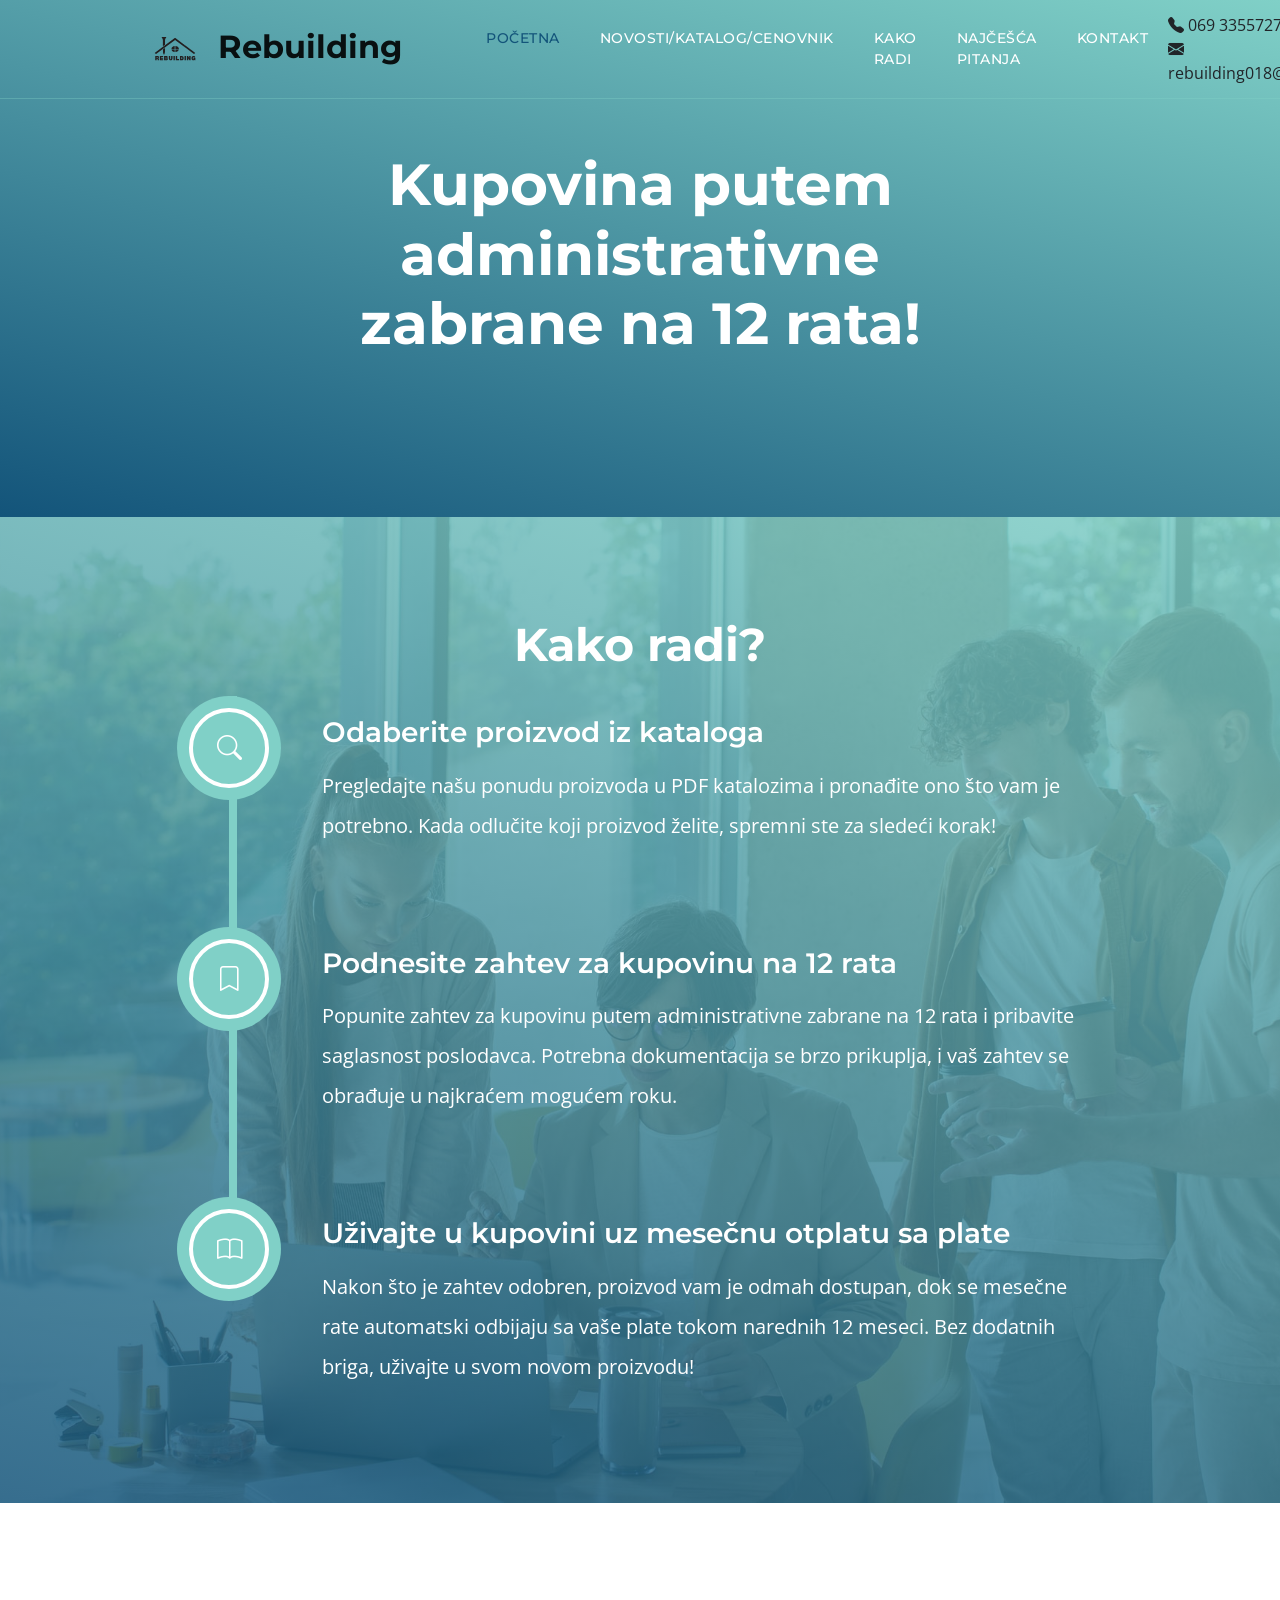
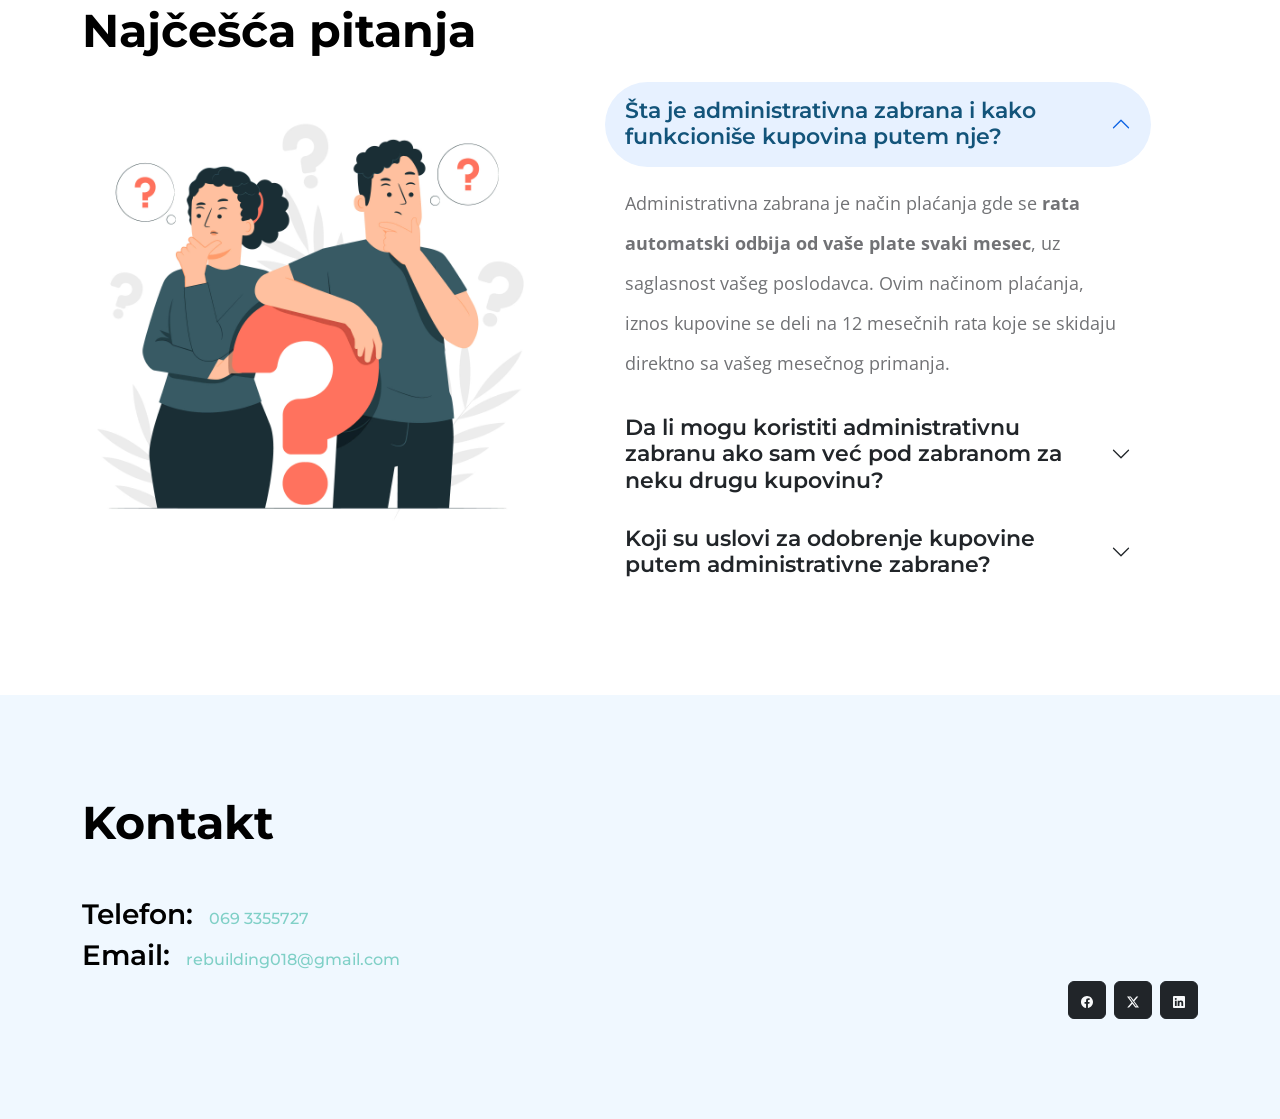
==== index.html @ 9d9c73d0 "refactor(navbar): updated navbar link names" ====
<!doctype html>
<html lang="en">
    <head>
        <meta charset="utf-8">
        <meta name="viewport" content="width=device-width, initial-scale=1">

        <meta name="description" content="">
        <meta name="author" content="">

        <title>Rebuilding</title>
		<link rel="icon" href="images/logo.svg" type="image/svg+xml">

        <!-- CSS FILES -->        
        <link rel="preconnect" href="https://fonts.googleapis.com">
        
        <link rel="preconnect" href="https://fonts.gstatic.com" crossorigin>

        <link href="https://fonts.googleapis.com/css2?family=Montserrat:wght@500;600;700&family=Open+Sans&display=swap" rel="stylesheet">
                        
        <link href="css/bootstrap.min.css" rel="stylesheet">

        <link href="css/bootstrap-icons.css" rel="stylesheet">

        <link href="css/templatemo-topic-listing.css" rel="stylesheet">
    <style>
        .custom-container {
            width: 80%;
            max-width: none; /* Prevent max-width from overriding */
        }
    </style  
    </head>
    
    <body id="top">

        <main>

            <nav class="navbar navbar-expand-lg">
                <div class="container custom-container">
                    <a class="navbar-brand" href="index.html">
						<img src="images/logo.svg" alt="Rebuilding Logo" style="height: 70px;">
                        <span>Rebuilding</span>
                    </a>

                    <div class="d-lg-none">
                        <a href="#" class="nav-link">
							<i class="bi bi-telephone-fill"></i>
							<span>069 3355727</span>
						</a>
						<a href="#" class="nav-link">
							<i class="bi bi-envelope-fill"></i>
							<span>rebuilding018@gmail.com</span>
						</a>
                    </div>
    
                    <button class="navbar-toggler" type="button" data-bs-toggle="collapse" data-bs-target="#navbarNav" aria-controls="navbarNav" aria-expanded="false" aria-label="Toggle navigation">
                        <span class="navbar-toggler-icon"></span>
                    </button>
    
                    <div class="collapse navbar-collapse" id="navbarNav">
                        <ul class="navbar-nav ms-lg-5 me-lg-auto">
                            <li class="nav-item">
                                <a class="nav-link click-scroll" href="#pocetna">Početna</a>
                            </li>

                            <li class="nav-item">
                                <a class="nav-link" href="novosti">Novosti/Katalog/Cenovnik</a>
                            </li>
    
                            <li class="nav-item">
                                <a class="nav-link click-scroll" href="#kako-radi">Kako radi</a>
                            </li>

                            <li class="nav-item">
                                <a class="nav-link click-scroll" href="#najcesca-pitanja">Najčešća pitanja</a>
                            </li>
    
                            <li class="nav-item">
                                <a class="nav-link click-scroll" href="#kontakt">Kontakt</a>
                            </li>
                        </ul>

                        <div class="d-none d-lg-block">
							<a href="#" class="nav-link">
							  <i class="bi bi-telephone-fill"></i>
							  <span>069 3355727</span>
							</a>
						   <a href="#" class="nav-link">
							  <i class="bi bi-envelope-fill"></i>
							  <span>rebuilding018@gmail.com</span>
							</a>
                        </div>
                    </div>
                </div>
            </nav>
            

            <section class="hero-section d-flex justify-content-center align-items-center" id="pocetna">
                <div class="container">
                    <div class="row">

                        <div class="col-lg-8 col-12 mx-auto">
                            <h1 class="text-white text-center">Kupovina putem administrativne zabrane na 12 rata!</h1>
                        </div>

                    </div>
                </div>
            </section>

            <section class="timeline-section section-padding" id="kako-radi">
                <div class="section-overlay"></div>

                <div class="container">
                    <div class="row">

                        <div class="col-12 text-center">
                            <h2 class="text-white mb-4">Kako radi?</h1>
                        </div>

                        <div class="col-lg-10 col-12 mx-auto">
                            <div class="timeline-container">
                                <ul class="vertical-scrollable-timeline" id="vertical-scrollable-timeline">
                                    <div class="list-progress">
                                        <div class="inner"></div>
                                    </div>

                                    <li>
                                        <h4 class="text-white mb-3">Odaberite proizvod iz kataloga</h4>

                                        <p class="text-white">Pregledajte našu ponudu proizvoda u PDF katalozima i pronađite ono što vam je potrebno. Kada odlučite koji proizvod želite, spremni ste za sledeći korak!</p>

                                        <div class="icon-holder">
                                          <i class="bi-search"></i>
                                        </div>
                                    </li>
                                    
                                    <li>
                                        <h4 class="text-white mb-3">Podnesite zahtev za kupovinu na 12 rata</h4>

                                        <p class="text-white">Popunite zahtev za kupovinu putem administrativne zabrane na 12 rata i pribavite saglasnost poslodavca. Potrebna dokumentacija se brzo prikuplja, i vaš zahtev se obrađuje u najkraćem mogućem roku.</p>

                                        <div class="icon-holder">
                                          <i class="bi-bookmark"></i>
                                        </div>
                                    </li>

                                    <li>
                                        <h4 class="text-white mb-3">Uživajte u kupovini uz mesečnu otplatu sa plate</h4>

                                        <p class="text-white">Nakon što je zahtev odobren, proizvod vam je odmah dostupan, dok se mesečne rate automatski odbijaju sa vaše plate tokom narednih 12 meseci. Bez dodatnih briga, uživajte u svom novom proizvodu!</p>

                                        <div class="icon-holder">
                                          <i class="bi-book"></i>
                                        </div>
                                    </li>
                                </ul>
                            </div>
                        </div>
                    </div>
                </div>
            </section>


            <section class="faq-section section-padding" id="najcesca-pitanja">
                <div class="container">
                    <div class="row">

                        <div class="col-lg-6 col-12">
                            <h2 class="mb-4">Najčešća pitanja</h2>
                        </div>

                        <div class="clearfix"></div>

                        <div class="col-lg-5 col-12">
                            <img src="images/faq_graphic.jpg" class="img-fluid" alt="FAQs">
                        </div>

                        <div class="col-lg-6 col-12 m-auto">
                            <div class="accordion" id="accordionExample">
                                <div class="accordion-item">
                                    <h2 class="accordion-header" id="headingOne">
                                        <button class="accordion-button" type="button" data-bs-toggle="collapse" data-bs-target="#collapseOne" aria-expanded="true" aria-controls="collapseOne">
                                        Šta je administrativna zabrana i kako funkcioniše kupovina putem nje?
                                        </button>
                                    </h2>

                                    <div id="collapseOne" class="accordion-collapse collapse show" aria-labelledby="headingOne" data-bs-parent="#accordionExample">
                                        <div class="accordion-body">
                                            Administrativna zabrana je način plaćanja gde se <strong>rata automatski odbija od vaše plate svaki mesec</strong>, uz saglasnost vašeg poslodavca. Ovim načinom plaćanja, iznos kupovine se deli na 12 mesečnih rata koje se skidaju direktno sa vašeg mesečnog primanja. 
                                        </div>
                                    </div>
                                </div>

                                <div class="accordion-item">
                                    <h2 class="accordion-header" id="headingTwo">
                                        <button class="accordion-button collapsed" type="button" data-bs-toggle="collapse" data-bs-target="#collapseTwo" aria-expanded="false" aria-controls="collapseTwo">
                                        Da li mogu koristiti administrativnu zabranu ako sam već pod zabranom za neku drugu kupovinu?
                                    </button>
                                    </h2>

                                    <div id="collapseTwo" class="accordion-collapse collapse" aria-labelledby="headingTwo" data-bs-parent="#accordionExample">
                                        <div class="accordion-body">
                                            Da, ali zavisi od vašeg preostalog slobodnog iznosa plate. <strong>Važno je da imate dovoljno sredstava za još jednu mesečnu ratu</strong>. U suprotnom, možda će biti potrebno da čekate dok prethodne obaveze ne budu otplaćene.
                                        </div>
                                    </div>
                                </div>

                                <div class="accordion-item">
                                    <h2 class="accordion-header" id="headingThree">
                                        <button class="accordion-button collapsed" type="button" data-bs-toggle="collapse" data-bs-target="#collapseThree" aria-expanded="false" aria-controls="collapseThree">
                                        Koji su uslovi za odobrenje kupovine putem administrativne zabrane?
                                    </button>
                                    </h2>

                                    <div id="collapseThree" class="accordion-collapse collapse" aria-labelledby="headingThree" data-bs-parent="#accordionExample">
                                        <div class="accordion-body">
                                            Da biste koristili ovu opciju, <strong>potrebno je da ste u stalnom radnom odnosu i da vaša plata može pokriti iznos rata</strong>. Takođe, vaš poslodavac treba da da saglasnost za administrativnu zabranu, koja se zatim beleži u vašem obračunu plata svakog meseca.
                                        </div>
                                    </div>
                                </div>
                            </div>
                        </div>

                    </div>
                </div>
            </section>

            <section class="contact-section section-padding section-bg" id="kontakt">
                <div class="container">
                    <div class="row">
                        <div class="col-lg-12 col-12">
                            <h2 class="mb-5">Kontakt</h2>
		            <h4>
				<span class="me-2">Telefon:</span>
				<a href="tel: 069 3355727"  class="site-footer-link">
                                    069 3355727
                                </a>
			    </h4>
			    <h4>
				<span class="me-2">Email:</span>
                                <a href="mailto:rebuilding018@gmail.com" class="site-footer-link">
                                    rebuilding018@gmail.com
                                </a>
			    </h4>

           <ul class="m-0 list-unstyled d-flex justify-content-start justify-content-sm-end gap-2">
              <li>
                <a href="#!" class="btn btn-dark bsb-btn-circle bsb-btn-circle-xs link-opacity-75-hover link-light">
                  <svg xmlns="http://www.w3.org/2000/svg" width="12" height="12" fill="currentColor" class="bi bi-facebook" viewBox="0 0 16 16">
                    <path d="M16 8.049c0-4.446-3.582-8.05-8-8.05C3.58 0-.002 3.603-.002 8.05c0 4.017 2.926 7.347 6.75 7.951v-5.625h-2.03V8.05H6.75V6.275c0-2.017 1.195-3.131 3.022-3.131.876 0 1.791.157 1.791.157v1.98h-1.009c-.993 0-1.303.621-1.303 1.258v1.51h2.218l-.354 2.326H9.25V16c3.824-.604 6.75-3.934 6.75-7.951" />
                  </svg>
                </a>
              </li>
              <li>
                <a href="#!" class="btn btn-dark bsb-btn-circle bsb-btn-circle-xs link-opacity-75-hover link-light">
                  <svg xmlns="http://www.w3.org/2000/svg" width="12" height="12" fill="currentColor" class="bi bi-twitter-x" viewBox="0 0 16 16">
                    <path d="M12.6.75h2.454l-5.36 6.142L16 15.25h-4.937l-3.867-5.07-4.425 5.07H.316l5.733-6.57L0 .75h5.063l3.495 4.633L12.601.75Zm-.86 13.028h1.36L4.323 2.145H2.865z" />
                  </svg>
                </a>
              </li>
              <li>
                <a href="#!" class="btn btn-dark bsb-btn-circle bsb-btn-circle-xs link-opacity-75-hover link-light">
                  <svg xmlns="http://www.w3.org/2000/svg" width="12" height="12" fill="currentColor" class="bi bi-linkedin" viewBox="0 0 16 16">
                    <path d="M0 1.146C0 .513.526 0 1.175 0h13.65C15.474 0 16 .513 16 1.146v13.708c0 .633-.526 1.146-1.175 1.146H1.175C.526 16 0 15.487 0 14.854zm4.943 12.248V6.169H2.542v7.225zm-1.2-8.212c.837 0 1.358-.554 1.358-1.248-.015-.709-.52-1.248-1.342-1.248S2.4 3.226 2.4 3.934c0 .694.521 1.248 1.327 1.248zm4.908 8.212V9.359c0-.216.016-.432.08-.586.173-.431.568-.878 1.232-.878.869 0 1.216.662 1.216 1.634v3.865h2.401V9.25c0-2.22-1.184-3.252-2.764-3.252-1.274 0-1.845.7-2.165 1.193v.025h-.016l.016-.025V6.169h-2.4c.03.678 0 7.225 0 7.225z" />
                  </svg>
                </a>
              </li>
            </ul>
                        </div>

                    </div>
                </div>
            </section>
        </main>
        <!-- JAVASCRIPT FILES -->
		<script src="js/catalogs.js"></script>
        <script src="js/jquery.min.js"></script>
        <script src="js/bootstrap.bundle.min.js"></script>
        <script src="js/jquery.sticky.js"></script>
        <script src="js/click-scroll.js"></script>
        <script src="js/custom.js"></script>

    </body>
</html>
---- css/templatemo-topic-listing.css ----
/*

TemplateMo 590 topic listing

https://templatemo.com/tm-590-topic-listing

*/

/*---------------------------------------
  CUSTOM PROPERTIES ( VARIABLES )             
-----------------------------------------*/
:root {
  --white-color:                  #ffffff;
  --primary-color:                #13547a;
  --secondary-color:              #80d0c7;
  --section-bg-color:             #f0f8ff;
  --custom-btn-bg-color:          #80d0c7;
  --custom-btn-bg-hover-color:    #13547a;
  --dark-color:                   #000000;
  --p-color:                      #717275;
  --border-color:                 #7fffd4;
  --link-hover-color:             #13547a;

  --body-font-family:             'Open Sans', sans-serif;
  --title-font-family:            'Montserrat', sans-serif;

  --h1-font-size:                 58px;
  --h2-font-size:                 46px;
  --h3-font-size:                 32px;
  --h4-font-size:                 28px;
  --h5-font-size:                 24px;
  --h6-font-size:                 22px;
  --p-font-size:                  20px;
  --menu-font-size:               14px;
  --btn-font-size:                18px;
  --copyright-font-size:          16px;

  --border-radius-large:          100px;
  --border-radius-medium:         20px;
  --border-radius-small:          10px;

  --font-weight-normal:           400;
  --font-weight-medium:           500;
  --font-weight-semibold:         600;
  --font-weight-bold:             700;
}

body {
  background-color: var(--white-color);
  font-family: var(--body-font-family); 
}


/*---------------------------------------
  TYPOGRAPHY               
-----------------------------------------*/

h2,
h3,
h4,
h5,
h6 {
  color: var(--dark-color);
}

h1,
h2,
h3,
h4,
h5,
h6 {
  font-family: var(--title-font-family); 
  font-weight: var(--font-weight-semibold);
}

h1 {
  font-size: var(--h1-font-size);
  font-weight: var(--font-weight-bold);
}

h2 {
  font-size: var(--h2-font-size);
  font-weight: var(--font-weight-bold);
}

h3 {
  font-size: var(--h3-font-size);
}

h4 {
  font-size: var(--h4-font-size);
}

h5 {
  font-size: var(--h5-font-size);
}

h6 {
  color: var(--primary-color);
  font-size: var(--h6-font-size);
}

p {
  color: var(--p-color);
  font-size: var(--p-font-size);
  font-weight: var(--font-weight-normal);
}

ul li {
  color: var(--p-color);
  font-size: var(--p-font-size);
  font-weight: var(--font-weight-normal);
}

a, 
button {
  touch-action: manipulation;
  transition: all 0.3s;
}

a {
  display: inline-block;
  color: var(--primary-color);
  text-decoration: none;
}

a:hover {
  color: var(--link-hover-color);
}

b,
strong {
  font-weight: var(--font-weight-bold);
}


/*---------------------------------------
  SECTION               
-----------------------------------------*/
.section-padding {
  padding-top: 100px;
  padding-bottom: 100px;
}

.section-bg {
  background-color: var(--section-bg-color);
}

.section-overlay {
  background-image: linear-gradient(15deg, #13547a 0%, #80d0c7 100%);
  position: absolute;
  top: 0;
  left: 0;
  pointer-events: none;
  width: 100%;
  height: 100%;
  opacity: 0.85;
}

.section-overlay + .container {
  position: relative;
}

.tab-content {
  background-color: var(--white-color);
  border-radius: var(--border-radius-medium);
}

.nav-tabs {
  border-bottom: 1px solid #ecf3f2;
  margin-bottom: 40px;
  justify-content: center;
}

.nav-tabs .nav-link {
  border-radius: 0;
  border-top: 0;
  border-right: 0;
  border-left: 0;
  color: var(--p-color);
  font-family: var(--title-font-family);
  font-size: var(--btn-font-size);
  font-weight: var(--font-weight-medium);
  padding: 15px 25px;
  transition: all 0.3s;
}

.nav-tabs .nav-link:first-child {
  margin-right: 20px;
}

.nav-tabs .nav-item.show .nav-link, 
.nav-tabs .nav-link.active,
.nav-tabs .nav-link:focus, 
.nav-tabs .nav-link:hover {
  border-bottom-color: var(--primary-color);
  color: var(--primary-color);
}


/*---------------------------------------
  CUSTOM ICON COLOR               
-----------------------------------------*/
.custom-icon {
  color: var(--secondary-color);
}


/*---------------------------------------
  CUSTOM BUTTON               
-----------------------------------------*/
.custom-btn {
  background: var(--custom-btn-bg-color);
  border: 2px solid transparent;
  border-radius: var(--border-radius-large);
  color: var(--white-color);
  font-size: var(--btn-font-size);
  font-weight: var(--font-weight-semibold);
  line-height: normal;
  transition: all 0.3s;
  padding: 10px 20px;
}

.custom-btn:hover {
  background: var(--custom-btn-bg-hover-color);
  color: var(--white-color);
}

.custom-border-btn {
  background: transparent;
  border: 2px solid var(--custom-btn-bg-color);
  color: var(--custom-btn-bg-color);
}

.custom-border-btn:hover {
  background: var(--custom-btn-bg-color);
  border-color: transparent;
  color: var(--white-color);
}

.custom-btn-bg-white {
  border-color: var(--white-color);
  color: var(--white-color);
}


/*---------------------------------------
  SITE HEADER              
-----------------------------------------*/
.site-header {
  background-image: linear-gradient(15deg, #13547a 0%, #80d0c7 100%);
  padding-top: 150px;
  padding-bottom: 80px;
}

.site-header .container {
  height: 100%;
}

.breadcrumb-item+.breadcrumb-item::before,
.breadcrumb-item a:hover,
.breadcrumb-item.active {
  color: var(--white-color);
}

.site-header .custom-icon {
  color: var(--white-color);
  font-size: var(--h4-font-size);
}

.site-header .custom-icon:hover {
  color: var(--secondary-color);
}


/*---------------------------------------
  NAVIGATION              
-----------------------------------------*/
.sticky-wrapper {
  position: absolute;
  top: 0;
  right: 0;
  left: 0;
}

.sticky-wrapper.is-sticky .navbar {
  background-color: var(--secondary-color);
}

.navbar {
  background: transparent;
  border-bottom: 1px solid rgba(128, 208, 199, 0.35);
  z-index: 9;
}

.navbar-brand,
.navbar-brand:hover {
  font-size: var(--h3-font-size);
  font-weight: var(--font-weight-bold);
  display: block;
}

.navbar-brand span {
  font-family: var(--title-font-family);
}

.navbar-expand-lg .navbar-nav .nav-link {
  border-radius: var(--border-radius-large);
  margin: 10px;
  padding: 10px;
}

.navbar-nav .nav-link {
  display: inline-block;
  color: var(--white-color);
  font-family: var(--title-font-family); 
  font-size: var(--menu-font-size);
  font-weight: var(--font-weight-medium);
  text-transform: uppercase;
  letter-spacing: 0.5px;
  position: relative;
  padding-top: 15px;
  padding-bottom: 15px;
}

.navbar-nav .nav-link.active, 
.navbar-nav .nav-link:hover {
  color: var(--primary-color);
}

.navbar .dropdown-menu {
  background: var(--white-color);
  box-shadow: 0 1rem 3rem rgba(0,0,0,.175);
  border: 0;
  display: inherit;
  opacity: 0;
  min-width: 9rem;
  margin-top: 20px;
  padding: 13px 0 10px 0;
  transition: all 0.3s;
  pointer-events: none;
}

.navbar .dropdown-menu::before {
  content: "";
  width: 0;
  height: 0;
  border-left: 20px solid transparent;
  border-right: 20px solid transparent;
  border-bottom: 15px solid var(--white-color);
  position: absolute;
  top: -10px;
  left: 10px;
}

.navbar .dropdown-item {
  display: inline-block;
  color: var(--p-bg-color);
  font-family: var(--title-font-family); 
  font-size: var(--menu-font-size);
  font-weight: var(--font-weight-medium);
  text-transform: uppercase;
  letter-spacing: 0.5px;
  position: relative;
}

.navbar .dropdown-item.active, 
.navbar .dropdown-item:active,
.navbar .dropdown-item:focus, 
.navbar .dropdown-item:hover {
  background: transparent;
  color: var(--primary-color);
}

.navbar .dropdown-toggle::after {
  content: "\f282";
  display: inline-block;
  font-family: bootstrap-icons !important;
  font-size: var(--copyright-font-size);
  font-style: normal;
  font-weight: normal !important;
  font-variant: normal;
  text-transform: none;
  line-height: 1;
  vertical-align: -.125em;
  -webkit-font-smoothing: antialiased;
  -moz-osx-font-smoothing: grayscale;
  position: relative;
  left: 2px;
  border: 0;
}

@media screen and (min-width: 992px) {
  .navbar .dropdown:hover .dropdown-menu {
    opacity: 1;
    margin-top: 0;
    pointer-events: auto;
  }
}

.navbar-icon {
  background: var(--white-color);
  border-radius: var(--border-radius-large);
  display: inline-block;
  font-size: var(--h5-font-size);
  width: 40px;
  height: 40px;
  line-height: 40px;
  text-align: center;
  transition: all 0.3s ease;
}

.navbar-icon:hover {
  background: var(--primary-color);
  color: var(--white-color);
}

.navbar-toggler {
  border: 0;
  padding: 0;
  cursor: pointer;
  margin: 0;
  width: 30px;
  height: 35px;
  outline: none;
}

.navbar-toggler:focus {
  outline: none;
  box-shadow: none;
}

.navbar-toggler[aria-expanded="true"] .navbar-toggler-icon {
  background: transparent;
}

.navbar-toggler[aria-expanded="true"] .navbar-toggler-icon:before,
.navbar-toggler[aria-expanded="true"] .navbar-toggler-icon:after {
  transition: top 300ms 50ms ease, -webkit-transform 300ms 350ms ease;
  transition: top 300ms 50ms ease, transform 300ms 350ms ease;
  transition: top 300ms 50ms ease, transform 300ms 350ms ease, -webkit-transform 300ms 350ms ease;
  top: 0;
}

.navbar-toggler[aria-expanded="true"] .navbar-toggler-icon:before {
  transform: rotate(45deg);
}

.navbar-toggler[aria-expanded="true"] .navbar-toggler-icon:after {
  transform: rotate(-45deg);
}

.navbar-toggler .navbar-toggler-icon {
  background: var(--white-color);
  transition: background 10ms 300ms ease;
  display: block;
  width: 30px;
  height: 2px;
  position: relative;
}

.navbar-toggler .navbar-toggler-icon:before,
.navbar-toggler .navbar-toggler-icon:after {
  transition: top 300ms 350ms ease, -webkit-transform 300ms 50ms ease;
  transition: top 300ms 350ms ease, transform 300ms 50ms ease;
  transition: top 300ms 350ms ease, transform 300ms 50ms ease, -webkit-transform 300ms 50ms ease;
  position: absolute;
  right: 0;
  left: 0;
  background: var(--white-color);
  width: 30px;
  height: 2px;
  content: '';
}

.navbar-toggler .navbar-toggler-icon::before {
  top: -8px;
}

.navbar-toggler .navbar-toggler-icon::after {
  top: 8px;
}


/*---------------------------------------
  HERO        
-----------------------------------------*/
.hero-section {
  background-image: linear-gradient(15deg, #13547a 0%, #80d0c7 100%);
  position: relative;
  overflow: hidden;
  padding-top: 150px;
  padding-bottom: 150px;
}

.hero-section .input-group {
  background-color: var(--white-color);
  border-radius: var(--border-radius-large);
  padding: 10px 15px;
}

.hero-section .input-group-text {
  background-color: transparent;
  border: 0;
}

.hero-section input[type="search"] {
  border: 0;
  box-shadow: none;
  margin-bottom: 0;
  padding-left: 0;
}

.hero-section button[type="submit"] {
  background-color: var(--primary-color);
  border: 0;
  border-radius: var(--border-radius-large) !important;
  color: var(--white-color);
  max-width: 150px;
}


/*---------------------------------------
  TOPICS              
-----------------------------------------*/
.featured-section {
  background-color: var(--secondary-color);
  border-radius: 0 0 100px 100px;
  padding-bottom: 100px;
}

.featured-section .row {
  position: relative;
  bottom: 100px;
  margin-bottom: -100px;
}

.custom-block {
  border-radius: var(--border-radius-medium);
  position: relative;
  overflow: hidden;
  padding: 30px;
  transition: all 0.3s ease;
  height: 100%;
}

.custom-block:hover {
  background-color: var(--secondary-color);
  transform: translateY(-3px);
}

.custom-block > a {
  width: 100%;
}

.custom-block-image {
  display: block;
  width: 100%;
  height: 200px;
  object-fit: cover;
  margin-top: 35px;
}

.custom-block .rounded-pill {
  border-radius: 5px !important;
  display: flex;
  justify-content: center;
  text-align: center;
  width: 30px;
  height: 30px;
  line-height: 20px;
}

.custom-block-overlay {
  height: 100%;
  min-height: 350px;
  padding: 0;
}

.custom-block-overlay > a {
  height: 100%;
}

.custom-block-overlay .custom-block-image {
  border-radius: var(--border-radius-medium);
  display: block;
  height: 100%;
  margin-top: 0;
}

.custom-block-overlay-text {
  position: absolute;
  z-index: 2;
  top: 0;
  right: 0;
  left: 0;
  padding: 30px;
}

.social-share {
  position: absolute;
  bottom: 0;
  right: 0;
  left: 0;
  z-index: 2;
  padding: 20px 35px;
}

.social-share .bi-bookmark {
  color: var(--white-color);
  font-size: var(--h5-font-size);
}

.social-share .bi-bookmark:hover {
  color: var(--secondary-color);
}

.bg-design {
  background-color: #00B0FF;
}

.bg-graphic {
  background-color: #00BFA6;
}

.bg-advertising {
  background-color: #F50057;
}

.bg-finance {
  background-color: #536DFE;
}

.bg-music {
  background-color: #F9A826;
}

.bg-education {
  background-color: #00BFA6;
}


/*---------------------------------------
  TOPICS               
-----------------------------------------*/
.topics-detail-block {
  border-radius: var(--border-radius-medium);
  position: relative;
  overflow: hidden;
}

.topics-detail-block-image {
  display: block;
  border-radius: var(--border-radius-medium);
}

blockquote {
  background-color: var(--section-bg-color);
  border-radius: var(--border-radius-small);
  font-family: var(--title-font-family);
  font-size: var(--h4-font-size);
  font-weight: var(--font-weight-bold);
  display: inline-block;
  text-align: center;
  margin: 30px;
  padding: 40px;
}

.topics-listing-page .site-header {
  padding-bottom: 65px;
}

.custom-block-topics-listing-info {
  margin: 30px 20px 20px 30px;
}

.custom-block-topics-listing {
  height: inherit;
}

.custom-block-topics-listing .custom-block-image {
  width: 200px;
}


/*---------------------------------------
  PAGINATION              
-----------------------------------------*/
.pagination {
  margin-top: 40px;
}

.page-link {
  border: 0;
  border-radius: var(--border-radius-small);
  color: var(--p-color);
  font-family: var(--title-font-family);
  margin: 0 5px;
  padding: 10px 20px;
}

.page-link:hover,
.page-item:first-child .page-link:hover,
.page-item:last-child .page-link:hover {
  background-color: var(--secondary-color);
  color: var(--white-color);
}

.page-item:first-child .page-link {
  margin-right: 10px;
}

.page-item:first-child .page-link,
.page-item:last-child .page-link {
  background-color: var(--section-bg-color);
  border-radius: var(--border-radius-small);
}

.active>.page-link, .page-link.active {
  background-color: var(--secondary-color);
  border-color: var(--secondary-color);
}


/*---------------------------------------
  TIMELINE              
-----------------------------------------*/
.timeline-section {
  background-image: url('../images/colleagues-working-cozy-office-medium-shot.jpg');
  background-repeat: no-repeat;
  background-position: center;
  background-size: cover;
  position: relative;
}

.timeline-container .vertical-scrollable-timeline {
  list-style-type: none;
  position: relative;
  padding-left: 0;
}

.timeline-container .vertical-scrollable-timeline .list-progress {
  width: 8px;
  height: 87%;
  background-color: var(--primary-color);
  position: absolute;
  left: 52px;
  top: 0;
  overflow: hidden;
}

.timeline-container .vertical-scrollable-timeline .list-progress .inner {
  position: absolute;
  right: 0;
  bottom: 0;
  height: 100%;
  background-color: var(--secondary-color);
  width: 100%;
}

.timeline-container .vertical-scrollable-timeline li {
  position: relative;
  padding: 20px 0px 65px 145px;
}

.timeline-container .vertical-scrollable-timeline li:last-child {
  padding-bottom: 0;
}

.timeline-container .vertical-scrollable-timeline li p {
  line-height: 40px;
}

.timeline-container .vertical-scrollable-timeline li p:last-child {
  margin-bottom: 0;
}

.timeline-container .vertical-scrollable-timeline li .icon-holder {
  position: absolute;
  left: 0;
  top: 0;
  width: 104px;
  height: 104px;
  display: flex;
  justify-content: center;
  align-items: center;
  background-color: var(--secondary-color);
  border-radius: 50%;
  z-index: 1;
  transition: 0.4s all;
}

.timeline-container .vertical-scrollable-timeline li .icon-holder::before {
  content: "";
  width: 80px;
  height: 80px;
  border: 4px solid #fff;
  position: absolute;
  background-color: var(--secondary-color);
  border-radius: 50%;
  z-index: -1;
  transition: 0.4s all;
}

.timeline-container .vertical-scrollable-timeline li .icon-holder i {
  font-size: 25px;
  color: var(--white-color);
}

.timeline-container .vertical-scrollable-timeline li::before {
  content: "";
  position: absolute;
  height: 100%;
  width: 8px;
  background-color: transparent;
  left: 52px;
  z-index: 0;
}

.timeline-container .vertical-scrollable-timeline li.active .icon-holder {
  background-color: var(--primary-color);
}

.timeline-container .vertical-scrollable-timeline li.active .icon-holder::before {
  background-color: var(--primary-color);
}


/*---------------------------------------
  FAQs              
-----------------------------------------*/
.faq-section .accordion-item {
  border: 0;
}

.faq-section .accordion-button {
  font-size: var(--h6-font-size);
  font-weight: var(--font-weight-semibold);
}

.faq-section .accordion-item:first-of-type .accordion-button {
  border-radius: var(--border-radius-large);
}

.faq-section .accordion-button:not(.collapsed) {
  border-radius: var(--border-radius-large);
  box-shadow: none;
  color: var(--primary-color);
}

.faq-section .accordion-body {
  color: var(--p-color);
  font-size: var(--btn-font-size);
  line-height: 40px;
}

/*---------------------------------------
  NEWSLETTER               
-----------------------------------------*/
.newsletter-image {
  border-radius: var(--border-radius-medium);
}


/*---------------------------------------
  CONTACT               
-----------------------------------------*/
.google-map {
  border-radius: var(--border-radius-medium);
}

.contact-form .form-floating>textarea {
  border-radius: var(--border-radius-medium);
  height: 150px;
}


/*---------------------------------------
  SUBSCRIBE FORM               
-----------------------------------------*/
.subscribe-form-wrap {
  padding: 50px;
}

.subscribe-form {
  width: 95%;
}


/*---------------------------------------
  CUSTOM FORM               
-----------------------------------------*/
.custom-form .form-control {
  border-radius: var(--border-radius-large);
  color: var(--p-color);
  margin-bottom: 24px;
  padding-top: 13px;
  padding-bottom: 13px;
  padding-left: 20px;
  outline: none;
}

.form-floating>label {
  padding-left: 20px;
}

.custom-form button[type="submit"] {
  background: var(--custom-btn-bg-color);
  border: none;
  border-radius: var(--border-radius-large);
  color: var(--white-color);
  font-family: var(--title-font-family);
  font-size: var(--p-font-size);
  font-weight: var(--font-weight-semibold);
  transition: all 0.3s;
  margin-bottom: 0;
}

.custom-form button[type="submit"]:hover,
.custom-form button[type="submit"]:focus {
  background: var(--custom-btn-bg-hover-color);
  border-color: transparent;
}


/*---------------------------------------
  SITE FOOTER              
-----------------------------------------*/
.site-footer {
  border-bottom: 10px solid var(--secondary-color);
  position: relative;
}

.site-footer::after {
  content: "";
  position: absolute;
  bottom: 0;
  right: 0;
  width: 0;
  height: 0;
  border-style: solid;
  border-width: 0 0 200px 200px;
  border-color: transparent transparent var(--secondary-color) transparent;
  pointer-events: none;
}

.site-footer-title {
  color: var(--primary-color); 
}

.site-footer .dropdown-menu {
  padding: 0;
}

.site-footer .dropdown-item {
  color: var(--p-color);
  font-size: var(--menu-font-size);
  font-weight: var(--font-weight-medium);
  padding: 4px 18px;
}

.site-footer .dropdown-item:hover {
  background-color: transparent;
  color: var(--primary-color);
}

.site-footer .dropdown-menu li:first-child .dropdown-item {
  padding-top: 10px;
}

.site-footer .dropdown-menu li:last-child .dropdown-item {
  padding-bottom: 12px;
}

.site-footer .dropdown-toggle {
  background-color: var(--secondary-color);
  border-color: var(--white-color);
}

.site-footer .dropdown-toggle:hover {
  background-color: var(--primary-color);
  border-color: transparent;
}

.site-footer-links {
  padding-left: 0;
}

.site-footer-link-item {
  display: block;
  list-style: none;
  line-height: normal;
}

.site-footer-link {
  color: var(--secondary-color);
  font-size: var(--copyright-font-size);
  font-weight: var(--font-weight-medium);
  line-height: normal;
}

.copyright-text {
  font-size: var(--copyright-font-size);
}


/*---------------------------------------
  SOCIAL ICON               
-----------------------------------------*/
.social-icon {
  margin: 0;
  padding: 0;
}

.social-icon-item {
  list-style: none;
  display: inline-block;
  vertical-align: top;
}

.social-icon-link {
  background: var(--secondary-color);
  border-radius: var(--border-radius-large);
  color: var(--white-color);
  font-size: var(--copyright-font-size);
  display: block;
  margin-right: 10px;
  text-align: center;
  width: 35px;
  height: 35px;
  line-height: 36px;
  transition: background 0.2s, color 0.2s;
}

.social-icon-link:hover {
  background: var(--primary-color);
  color: var(--white-color);
}


/*---------------------------------------
  RESPONSIVE STYLES               
-----------------------------------------*/
@media screen and (max-width: 991px) {
  h1 {
    font-size: 48px;
  }

  h2 {
    font-size: 36px;
  }

  h3 {
    font-size: 32px;
  }

  h4 {
    font-size: 28px;
  }

  h5 {
    font-size: 20px;
  }

  h6 {
    font-size: 18px;
  }

  .section-padding {
    padding-top: 50px;
    padding-bottom: 50px;
  }
  
  .navbar {
    background-color: var(--secondary-color);
  }

  .navbar-nav .dropdown-menu {
    position: relative;
    left: 10px;
    opacity: 1;
    pointer-events: auto;
    max-width: 155px;
    margin-top: 10px;
    margin-bottom: 15px;
  }

  .navbar-expand-lg .navbar-nav {
    padding-bottom: 20px;
  }

  .navbar-expand-lg .navbar-nav .nav-link {
    padding: 0;
  }

  .nav-tabs .nav-link:first-child {
    margin-right: 5px;
  }

  .nav-tabs .nav-link {
    font-size: var(--copyright-font-size);
    padding: 10px;
  }

  .featured-section {
    border-radius: 0 0 80px 80px;
    padding-bottom: 50px;
  }

  .custom-block-topics-listing .custom-block-image {
    width: auto;
  }

  .custom-block-topics-listing > .d-flex,
  .custom-block-topics-listing-info,
  .custom-block-topics-listing a {
    flex-direction: column;
  }

  .timeline-container .vertical-scrollable-timeline .list-progress {
    height: 75%;
  }

  .timeline-container .vertical-scrollable-timeline li {
    padding-left: 135px;
  }

  .subscribe-form-wrap {
    padding-top: 30px;
    padding-bottom: 0;
  }
}

@media screen and (max-width: 480px) {
  h1 {
    font-size: 36px;
  }

  h2 {
    font-size: 28px;
  }

  h3 {
    font-size: 26px;
  }

  h4 {
    font-size: 22px;
  }

  h5 {
    font-size: 20px;
  }
}
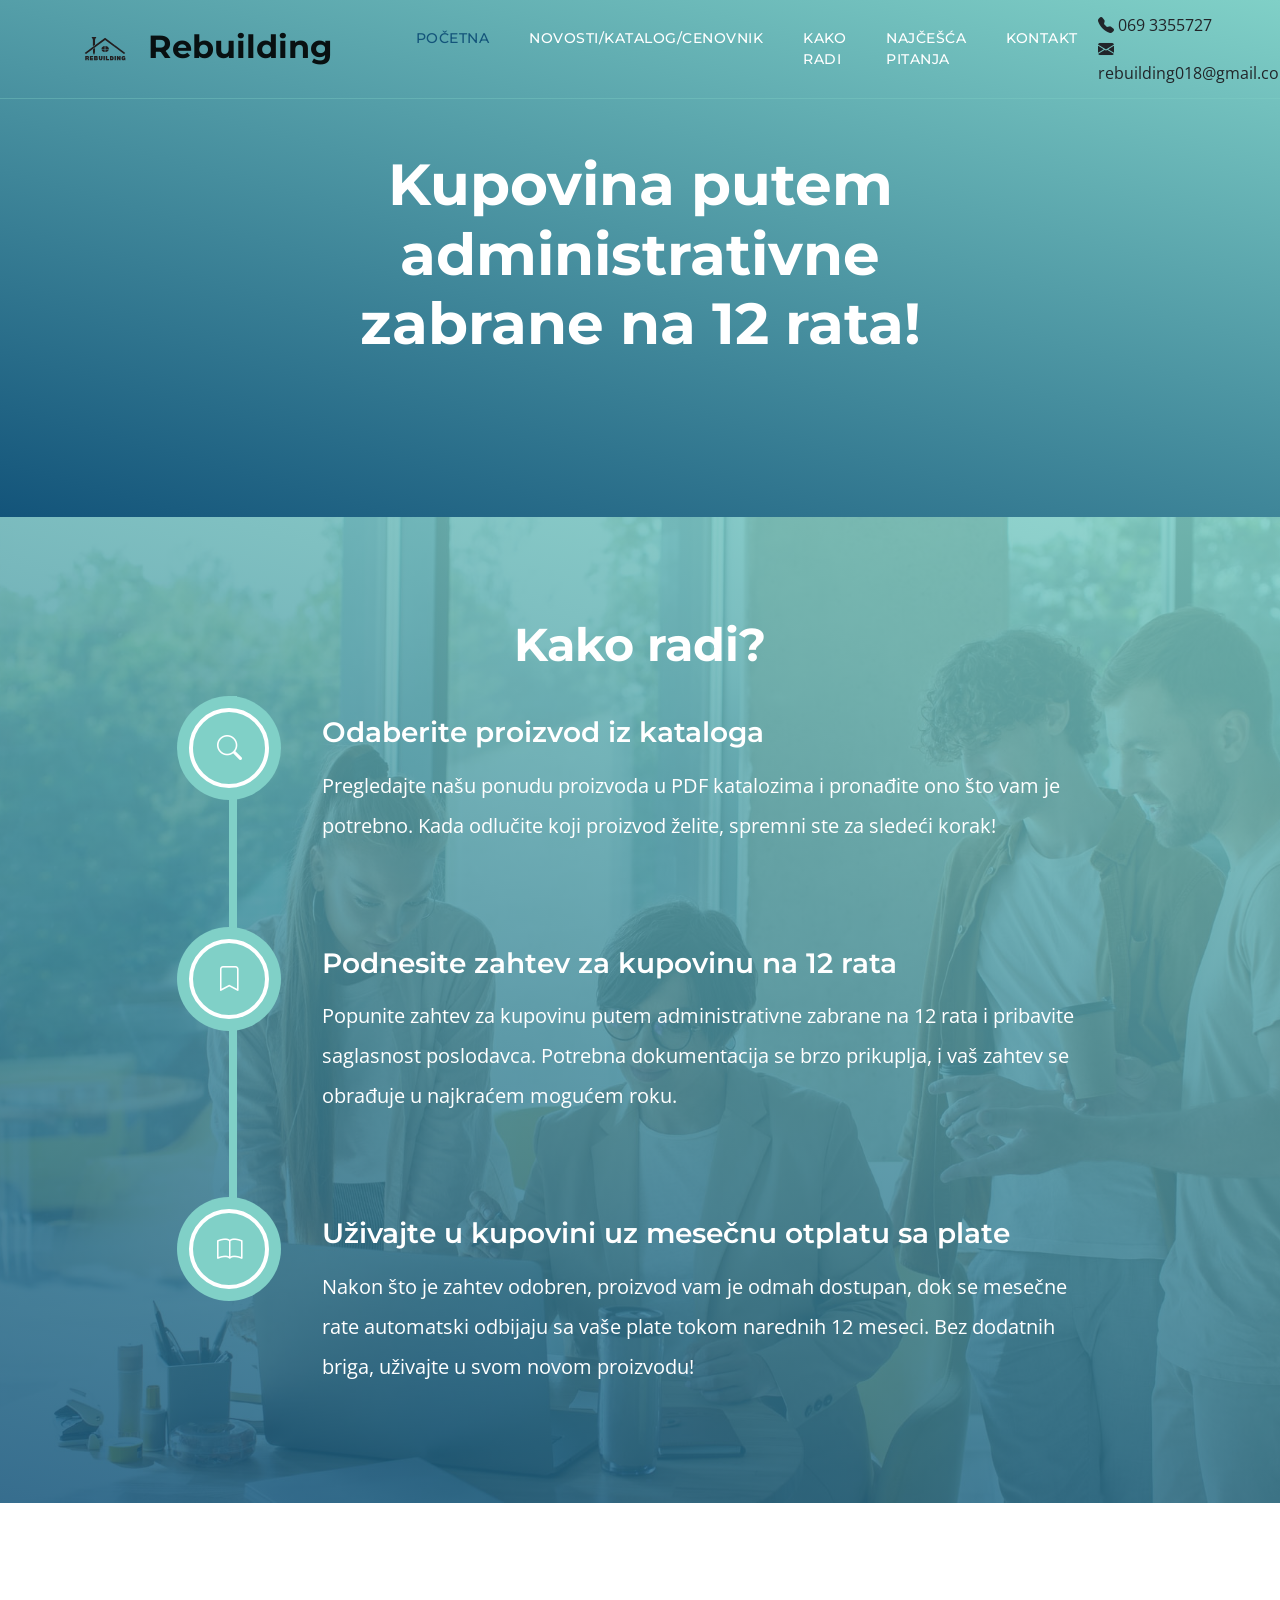
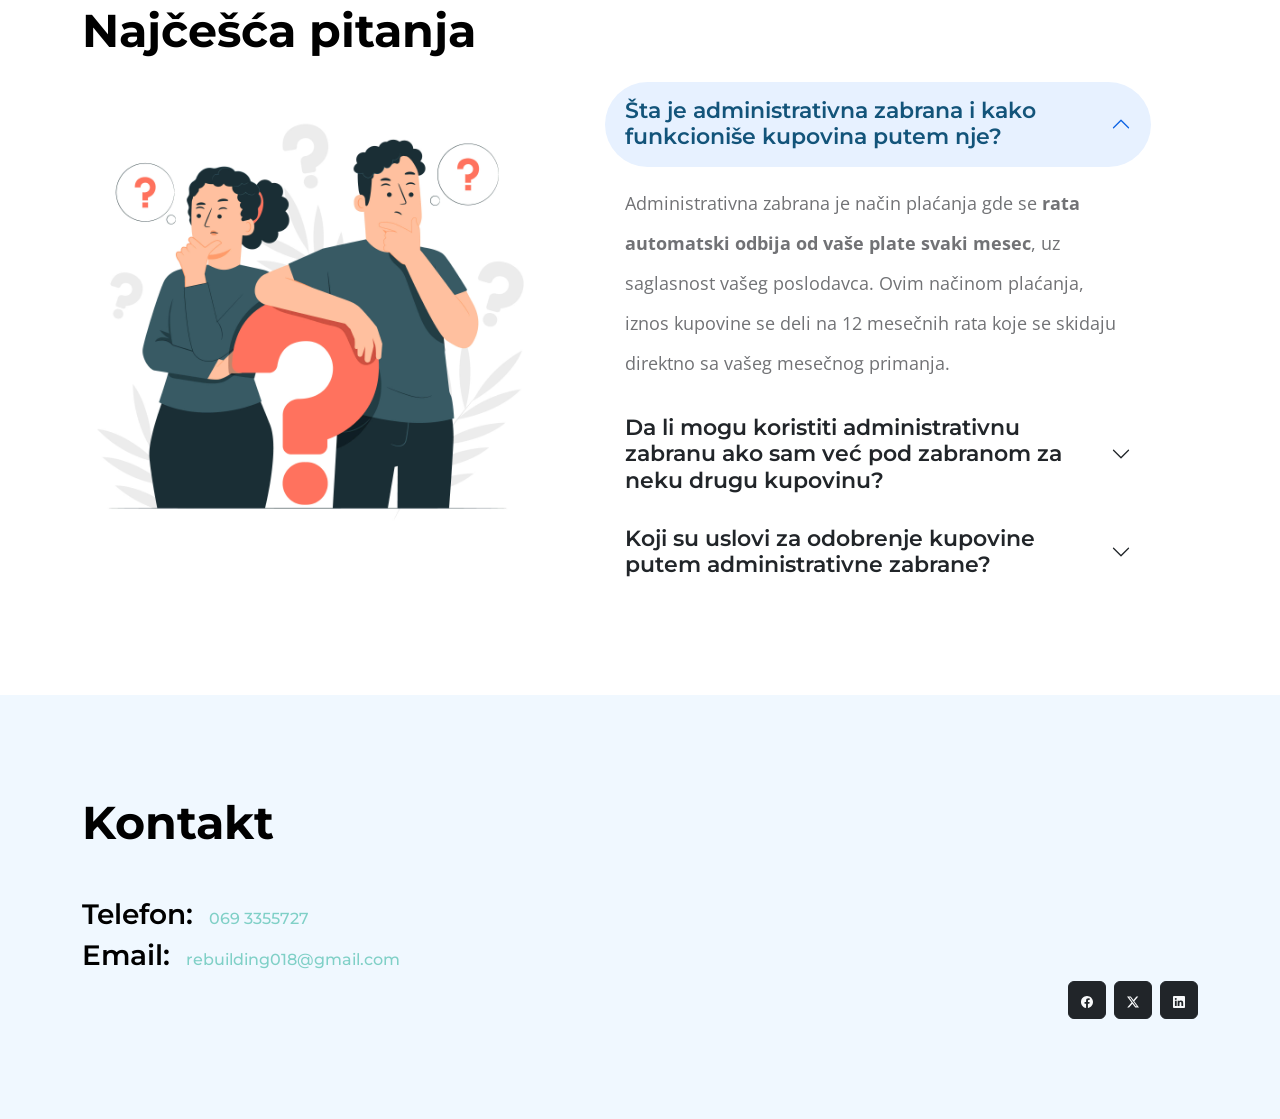
==== commit c0e6e0ea: "refactor(*): navbar container width" ====
--- a/index.html
+++ b/index.html
@@ -1,283 +1,230 @@
 <!doctype html>
 <html lang="en">
-    <head>
-        <meta charset="utf-8">
-        <meta name="viewport" content="width=device-width, initial-scale=1">
-
-        <meta name="description" content="">
-        <meta name="author" content="">
-
-        <title>Rebuilding</title>
-		<link rel="icon" href="images/logo.svg" type="image/svg+xml">
-
-        <!-- CSS FILES -->        
-        <link rel="preconnect" href="https://fonts.googleapis.com">
-        
-        <link rel="preconnect" href="https://fonts.gstatic.com" crossorigin>
-
-        <link href="https://fonts.googleapis.com/css2?family=Montserrat:wght@500;600;700&family=Open+Sans&display=swap" rel="stylesheet">
-                        
-        <link href="css/bootstrap.min.css" rel="stylesheet">
-
-        <link href="css/bootstrap-icons.css" rel="stylesheet">
-
-        <link href="css/templatemo-topic-listing.css" rel="stylesheet">
-    <style>
-        .custom-container {
-            width: 80%;
-            max-width: none; /* Prevent max-width from overriding */
-        }
-    </style  
-    </head>
-    
-    <body id="top">
-
-        <main>
-
-            <nav class="navbar navbar-expand-lg">
-                <div class="container custom-container">
-                    <a class="navbar-brand" href="index.html">
-						<img src="images/logo.svg" alt="Rebuilding Logo" style="height: 70px;">
-                        <span>Rebuilding</span>
-                    </a>
-
-                    <div class="d-lg-none">
-                        <a href="#" class="nav-link">
-							<i class="bi bi-telephone-fill"></i>
-							<span>069 3355727</span>
-						</a>
-						<a href="#" class="nav-link">
-							<i class="bi bi-envelope-fill"></i>
-							<span>rebuilding018@gmail.com</span>
-						</a>
-                    </div>
-    
-                    <button class="navbar-toggler" type="button" data-bs-toggle="collapse" data-bs-target="#navbarNav" aria-controls="navbarNav" aria-expanded="false" aria-label="Toggle navigation">
-                        <span class="navbar-toggler-icon"></span>
-                    </button>
-    
-                    <div class="collapse navbar-collapse" id="navbarNav">
-                        <ul class="navbar-nav ms-lg-5 me-lg-auto">
-                            <li class="nav-item">
-                                <a class="nav-link click-scroll" href="#pocetna">Početna</a>
-                            </li>
-
-                            <li class="nav-item">
-                                <a class="nav-link" href="novosti">Novosti/Katalog/Cenovnik</a>
-                            </li>
-    
-                            <li class="nav-item">
-                                <a class="nav-link click-scroll" href="#kako-radi">Kako radi</a>
-                            </li>
-
-                            <li class="nav-item">
-                                <a class="nav-link click-scroll" href="#najcesca-pitanja">Najčešća pitanja</a>
-                            </li>
-    
-                            <li class="nav-item">
-                                <a class="nav-link click-scroll" href="#kontakt">Kontakt</a>
-                            </li>
+   <head>
+      <meta charset="utf-8">
+      <meta name="viewport" content="width=device-width, initial-scale=1">
+      <meta name="description" content="">
+      <meta name="author" content="">
+      <title>Rebuilding</title>
+      <link rel="icon" href="images/logo.svg" type="image/svg+xml">
+      <!-- CSS FILES -->        
+      <link rel="preconnect" href="https://fonts.googleapis.com">
+      <link rel="preconnect" href="https://fonts.gstatic.com" crossorigin>
+      <link href="https://fonts.googleapis.com/css2?family=Montserrat:wght@500;600;700&family=Open+Sans&display=swap" rel="stylesheet">
+      <link href="css/bootstrap.min.css" rel="stylesheet">
+      <link href="css/bootstrap-icons.css" rel="stylesheet">
+      <link href="css/templatemo-topic-listing.css" rel="stylesheet">
+      <style>
+         .custom-container {
+         width: 91%;
+         max-width: none; /* Prevent max-width from overriding */
+         }
+      </style>
+   </head>
+   <body id="home-page">
+      <main>
+         <nav class="navbar navbar-expand-lg">
+            <div class="container custom-container">
+               <a class="navbar-brand" href="index.html">
+               <img src="images/logo.svg" alt="Rebuilding Logo" style="height: 70px;">
+               <span>Rebuilding</span>
+               </a>
+               <div class="d-lg-none">
+                  <a href="tel: 069 3355727" class="nav-link">
+                  <i class="bi bi-telephone-fill"></i>
+                  <span>069 3355727</span>
+                  </a>
+                  <a href="mailto:rebuilding018@gmail.com" class="nav-link">
+                  <i class="bi bi-envelope-fill"></i>
+                  <span>rebuilding018@gmail.com</span>
+                  </a>
+               </div>
+               <button class="navbar-toggler" type="button" data-bs-toggle="collapse" data-bs-target="#navbarNav" aria-controls="navbarNav" aria-expanded="false" aria-label="Toggle navigation">
+               <span class="navbar-toggler-icon"></span>
+               </button>
+               <div class="collapse navbar-collapse" id="navbarNav">
+                  <ul class="navbar-nav ms-lg-5 me-lg-auto">
+                     <li class="nav-item">
+                        <a class="nav-link click-scroll" href="#pocetna">Početna</a>
+                     </li>
+                     <li class="nav-item">
+                        <a class="nav-link" href="novosti">Novosti/Katalog/Cenovnik</a>
+                     </li>
+                     <li class="nav-item">
+                        <a class="nav-link click-scroll" href="#kako-radi">Kako radi</a>
+                     </li>
+                     <li class="nav-item">
+                        <a class="nav-link click-scroll" href="#najcesca-pitanja">Najčešća pitanja</a>
+                     </li>
+                     <li class="nav-item">
+                        <a class="nav-link click-scroll" href="#kontakt">Kontakt</a>
+                     </li>
+                  </ul>
+                  <div class="d-none d-lg-block">
+                     <a href="tel: 069 3355727" class="nav-link">
+                     <i class="bi bi-telephone-fill"></i>
+                     <span>069 3355727</span>
+                     </a>
+                     <a href="mailto:rebuilding018@gmail.com" class="nav-link">
+                     <i class="bi bi-envelope-fill"></i>
+                     <span>rebuilding018@gmail.com</span>
+                     </a>
+                  </div>
+               </div>
+            </div>
+         </nav>
+         <section class="hero-section d-flex justify-content-center align-items-center" id="pocetna">
+            <div class="container">
+               <div class="row">
+                  <div class="col-lg-8 col-12 mx-auto">
+                     <h1 class="text-white text-center">Kupovina putem administrativne zabrane na 12 rata!</h1>
+                  </div>
+               </div>
+            </div>
+         </section>
+         <section class="timeline-section section-padding" id="kako-radi">
+            <div class="section-overlay"></div>
+            <div class="container">
+               <div class="row">
+                  <div class="col-12 text-center">
+                     <h2 class="text-white mb-4">
+                     Kako radi?</h1>
+                  </div>
+                  <div class="col-lg-10 col-12 mx-auto">
+                     <div class="timeline-container">
+                        <ul class="vertical-scrollable-timeline" id="vertical-scrollable-timeline">
+                           <div class="list-progress">
+                              <div class="inner"></div>
+                           </div>
+                           <li>
+                              <h4 class="text-white mb-3">Odaberite proizvod iz kataloga</h4>
+                              <p class="text-white">Pregledajte našu ponudu proizvoda u PDF katalozima i pronađite ono što vam je potrebno. Kada odlučite koji proizvod želite, spremni ste za sledeći korak!</p>
+                              <div class="icon-holder">
+                                 <i class="bi-search"></i>
+                              </div>
+                           </li>
+                           <li>
+                              <h4 class="text-white mb-3">Podnesite zahtev za kupovinu na 12 rata</h4>
+                              <p class="text-white">Popunite zahtev za kupovinu putem administrativne zabrane na 12 rata i pribavite saglasnost poslodavca. Potrebna dokumentacija se brzo prikuplja, i vaš zahtev se obrađuje u najkraćem mogućem roku.</p>
+                              <div class="icon-holder">
+                                 <i class="bi-bookmark"></i>
+                              </div>
+                           </li>
+                           <li>
+                              <h4 class="text-white mb-3">Uživajte u kupovini uz mesečnu otplatu sa plate</h4>
+                              <p class="text-white">Nakon što je zahtev odobren, proizvod vam je odmah dostupan, dok se mesečne rate automatski odbijaju sa vaše plate tokom narednih 12 meseci. Bez dodatnih briga, uživajte u svom novom proizvodu!</p>
+                              <div class="icon-holder">
+                                 <i class="bi-book"></i>
+                              </div>
+                           </li>
                         </ul>
-
-                        <div class="d-none d-lg-block">
-							<a href="#" class="nav-link">
-							  <i class="bi bi-telephone-fill"></i>
-							  <span>069 3355727</span>
-							</a>
-						   <a href="#" class="nav-link">
-							  <i class="bi bi-envelope-fill"></i>
-							  <span>rebuilding018@gmail.com</span>
-							</a>
+                     </div>
+                  </div>
+               </div>
+            </div>
+         </section>
+         <section class="faq-section section-padding" id="najcesca-pitanja">
+            <div class="container">
+               <div class="row">
+                  <div class="col-lg-6 col-12">
+                     <h2 class="mb-4">Najčešća pitanja</h2>
+                  </div>
+                  <div class="clearfix"></div>
+                  <div class="col-lg-5 col-12">
+                     <img src="images/faq_graphic.jpg" class="img-fluid" alt="FAQs">
+                  </div>
+                  <div class="col-lg-6 col-12 m-auto">
+                     <div class="accordion" id="accordionExample">
+                        <div class="accordion-item">
+                           <h2 class="accordion-header" id="headingOne">
+                              <button class="accordion-button" type="button" data-bs-toggle="collapse" data-bs-target="#collapseOne" aria-expanded="true" aria-controls="collapseOne">
+                              Šta je administrativna zabrana i kako funkcioniše kupovina putem nje?
+                              </button>
+                           </h2>
+                           <div id="collapseOne" class="accordion-collapse collapse show" aria-labelledby="headingOne" data-bs-parent="#accordionExample">
+                              <div class="accordion-body">
+                                 Administrativna zabrana je način plaćanja gde se <strong>rata automatski odbija od vaše plate svaki mesec</strong>, uz saglasnost vašeg poslodavca. Ovim načinom plaćanja, iznos kupovine se deli na 12 mesečnih rata koje se skidaju direktno sa vašeg mesečnog primanja. 
+                              </div>
+                           </div>
                         </div>
-                    </div>
-                </div>
-            </nav>
-            
-
-            <section class="hero-section d-flex justify-content-center align-items-center" id="pocetna">
-                <div class="container">
-                    <div class="row">
-
-                        <div class="col-lg-8 col-12 mx-auto">
-                            <h1 class="text-white text-center">Kupovina putem administrativne zabrane na 12 rata!</h1>
+                        <div class="accordion-item">
+                           <h2 class="accordion-header" id="headingTwo">
+                              <button class="accordion-button collapsed" type="button" data-bs-toggle="collapse" data-bs-target="#collapseTwo" aria-expanded="false" aria-controls="collapseTwo">
+                              Da li mogu koristiti administrativnu zabranu ako sam već pod zabranom za neku drugu kupovinu?
+                              </button>
+                           </h2>
+                           <div id="collapseTwo" class="accordion-collapse collapse" aria-labelledby="headingTwo" data-bs-parent="#accordionExample">
+                              <div class="accordion-body">
+                                 Da, ali zavisi od vašeg preostalog slobodnog iznosa plate. <strong>Važno je da imate dovoljno sredstava za još jednu mesečnu ratu</strong>. U suprotnom, možda će biti potrebno da čekate dok prethodne obaveze ne budu otplaćene.
+                              </div>
+                           </div>
                         </div>
-
-                    </div>
-                </div>
-            </section>
-
-            <section class="timeline-section section-padding" id="kako-radi">
-                <div class="section-overlay"></div>
-
-                <div class="container">
-                    <div class="row">
-
-                        <div class="col-12 text-center">
-                            <h2 class="text-white mb-4">Kako radi?</h1>
+                        <div class="accordion-item">
+                           <h2 class="accordion-header" id="headingThree">
+                              <button class="accordion-button collapsed" type="button" data-bs-toggle="collapse" data-bs-target="#collapseThree" aria-expanded="false" aria-controls="collapseThree">
+                              Koji su uslovi za odobrenje kupovine putem administrativne zabrane?
+                              </button>
+                           </h2>
+                           <div id="collapseThree" class="accordion-collapse collapse" aria-labelledby="headingThree" data-bs-parent="#accordionExample">
+                              <div class="accordion-body">
+                                 Da biste koristili ovu opciju, <strong>potrebno je da ste u stalnom radnom odnosu i da vaša plata može pokriti iznos rata</strong>. Takođe, vaš poslodavac treba da da saglasnost za administrativnu zabranu, koja se zatim beleži u vašem obračunu plata svakog meseca.
+                              </div>
+                           </div>
                         </div>
-
-                        <div class="col-lg-10 col-12 mx-auto">
-                            <div class="timeline-container">
-                                <ul class="vertical-scrollable-timeline" id="vertical-scrollable-timeline">
-                                    <div class="list-progress">
-                                        <div class="inner"></div>
-                                    </div>
-
-                                    <li>
-                                        <h4 class="text-white mb-3">Odaberite proizvod iz kataloga</h4>
-
-                                        <p class="text-white">Pregledajte našu ponudu proizvoda u PDF katalozima i pronađite ono što vam je potrebno. Kada odlučite koji proizvod želite, spremni ste za sledeći korak!</p>
-
-                                        <div class="icon-holder">
-                                          <i class="bi-search"></i>
-                                        </div>
-                                    </li>
-                                    
-                                    <li>
-                                        <h4 class="text-white mb-3">Podnesite zahtev za kupovinu na 12 rata</h4>
-
-                                        <p class="text-white">Popunite zahtev za kupovinu putem administrativne zabrane na 12 rata i pribavite saglasnost poslodavca. Potrebna dokumentacija se brzo prikuplja, i vaš zahtev se obrađuje u najkraćem mogućem roku.</p>
-
-                                        <div class="icon-holder">
-                                          <i class="bi-bookmark"></i>
-                                        </div>
-                                    </li>
-
-                                    <li>
-                                        <h4 class="text-white mb-3">Uživajte u kupovini uz mesečnu otplatu sa plate</h4>
-
-                                        <p class="text-white">Nakon što je zahtev odobren, proizvod vam je odmah dostupan, dok se mesečne rate automatski odbijaju sa vaše plate tokom narednih 12 meseci. Bez dodatnih briga, uživajte u svom novom proizvodu!</p>
-
-                                        <div class="icon-holder">
-                                          <i class="bi-book"></i>
-                                        </div>
-                                    </li>
-                                </ul>
-                            </div>
-                        </div>
-                    </div>
-                </div>
-            </section>
-
-
-            <section class="faq-section section-padding" id="najcesca-pitanja">
-                <div class="container">
-                    <div class="row">
-
-                        <div class="col-lg-6 col-12">
-                            <h2 class="mb-4">Najčešća pitanja</h2>
-                        </div>
-
-                        <div class="clearfix"></div>
-
-                        <div class="col-lg-5 col-12">
-                            <img src="images/faq_graphic.jpg" class="img-fluid" alt="FAQs">
-                        </div>
-
-                        <div class="col-lg-6 col-12 m-auto">
-                            <div class="accordion" id="accordionExample">
-                                <div class="accordion-item">
-                                    <h2 class="accordion-header" id="headingOne">
-                                        <button class="accordion-button" type="button" data-bs-toggle="collapse" data-bs-target="#collapseOne" aria-expanded="true" aria-controls="collapseOne">
-                                        Šta je administrativna zabrana i kako funkcioniše kupovina putem nje?
-                                        </button>
-                                    </h2>
-
-                                    <div id="collapseOne" class="accordion-collapse collapse show" aria-labelledby="headingOne" data-bs-parent="#accordionExample">
-                                        <div class="accordion-body">
-                                            Administrativna zabrana je način plaćanja gde se <strong>rata automatski odbija od vaše plate svaki mesec</strong>, uz saglasnost vašeg poslodavca. Ovim načinom plaćanja, iznos kupovine se deli na 12 mesečnih rata koje se skidaju direktno sa vašeg mesečnog primanja. 
-                                        </div>
-                                    </div>
-                                </div>
-
-                                <div class="accordion-item">
-                                    <h2 class="accordion-header" id="headingTwo">
-                                        <button class="accordion-button collapsed" type="button" data-bs-toggle="collapse" data-bs-target="#collapseTwo" aria-expanded="false" aria-controls="collapseTwo">
-                                        Da li mogu koristiti administrativnu zabranu ako sam već pod zabranom za neku drugu kupovinu?
-                                    </button>
-                                    </h2>
-
-                                    <div id="collapseTwo" class="accordion-collapse collapse" aria-labelledby="headingTwo" data-bs-parent="#accordionExample">
-                                        <div class="accordion-body">
-                                            Da, ali zavisi od vašeg preostalog slobodnog iznosa plate. <strong>Važno je da imate dovoljno sredstava za još jednu mesečnu ratu</strong>. U suprotnom, možda će biti potrebno da čekate dok prethodne obaveze ne budu otplaćene.
-                                        </div>
-                                    </div>
-                                </div>
-
-                                <div class="accordion-item">
-                                    <h2 class="accordion-header" id="headingThree">
-                                        <button class="accordion-button collapsed" type="button" data-bs-toggle="collapse" data-bs-target="#collapseThree" aria-expanded="false" aria-controls="collapseThree">
-                                        Koji su uslovi za odobrenje kupovine putem administrativne zabrane?
-                                    </button>
-                                    </h2>
-
-                                    <div id="collapseThree" class="accordion-collapse collapse" aria-labelledby="headingThree" data-bs-parent="#accordionExample">
-                                        <div class="accordion-body">
-                                            Da biste koristili ovu opciju, <strong>potrebno je da ste u stalnom radnom odnosu i da vaša plata može pokriti iznos rata</strong>. Takođe, vaš poslodavac treba da da saglasnost za administrativnu zabranu, koja se zatim beleži u vašem obračunu plata svakog meseca.
-                                        </div>
-                                    </div>
-                                </div>
-                            </div>
-                        </div>
-
-                    </div>
-                </div>
-            </section>
-
-            <section class="contact-section section-padding section-bg" id="kontakt">
-                <div class="container">
-                    <div class="row">
-                        <div class="col-lg-12 col-12">
-                            <h2 class="mb-5">Kontakt</h2>
-		            <h4>
-				<span class="me-2">Telefon:</span>
-				<a href="tel: 069 3355727"  class="site-footer-link">
-                                    069 3355727
-                                </a>
-			    </h4>
-			    <h4>
-				<span class="me-2">Email:</span>
-                                <a href="mailto:rebuilding018@gmail.com" class="site-footer-link">
-                                    rebuilding018@gmail.com
-                                </a>
-			    </h4>
-
-           <ul class="m-0 list-unstyled d-flex justify-content-start justify-content-sm-end gap-2">
-              <li>
-                <a href="#!" class="btn btn-dark bsb-btn-circle bsb-btn-circle-xs link-opacity-75-hover link-light">
-                  <svg xmlns="http://www.w3.org/2000/svg" width="12" height="12" fill="currentColor" class="bi bi-facebook" viewBox="0 0 16 16">
-                    <path d="M16 8.049c0-4.446-3.582-8.05-8-8.05C3.58 0-.002 3.603-.002 8.05c0 4.017 2.926 7.347 6.75 7.951v-5.625h-2.03V8.05H6.75V6.275c0-2.017 1.195-3.131 3.022-3.131.876 0 1.791.157 1.791.157v1.98h-1.009c-.993 0-1.303.621-1.303 1.258v1.51h2.218l-.354 2.326H9.25V16c3.824-.604 6.75-3.934 6.75-7.951" />
-                  </svg>
-                </a>
-              </li>
-              <li>
-                <a href="#!" class="btn btn-dark bsb-btn-circle bsb-btn-circle-xs link-opacity-75-hover link-light">
-                  <svg xmlns="http://www.w3.org/2000/svg" width="12" height="12" fill="currentColor" class="bi bi-twitter-x" viewBox="0 0 16 16">
-                    <path d="M12.6.75h2.454l-5.36 6.142L16 15.25h-4.937l-3.867-5.07-4.425 5.07H.316l5.733-6.57L0 .75h5.063l3.495 4.633L12.601.75Zm-.86 13.028h1.36L4.323 2.145H2.865z" />
-                  </svg>
-                </a>
-              </li>
-              <li>
-                <a href="#!" class="btn btn-dark bsb-btn-circle bsb-btn-circle-xs link-opacity-75-hover link-light">
-                  <svg xmlns="http://www.w3.org/2000/svg" width="12" height="12" fill="currentColor" class="bi bi-linkedin" viewBox="0 0 16 16">
-                    <path d="M0 1.146C0 .513.526 0 1.175 0h13.65C15.474 0 16 .513 16 1.146v13.708c0 .633-.526 1.146-1.175 1.146H1.175C.526 16 0 15.487 0 14.854zm4.943 12.248V6.169H2.542v7.225zm-1.2-8.212c.837 0 1.358-.554 1.358-1.248-.015-.709-.52-1.248-1.342-1.248S2.4 3.226 2.4 3.934c0 .694.521 1.248 1.327 1.248zm4.908 8.212V9.359c0-.216.016-.432.08-.586.173-.431.568-.878 1.232-.878.869 0 1.216.662 1.216 1.634v3.865h2.401V9.25c0-2.22-1.184-3.252-2.764-3.252-1.274 0-1.845.7-2.165 1.193v.025h-.016l.016-.025V6.169h-2.4c.03.678 0 7.225 0 7.225z" />
-                  </svg>
-                </a>
-              </li>
-            </ul>
-                        </div>
-
-                    </div>
-                </div>
-            </section>
-        </main>
-        <!-- JAVASCRIPT FILES -->
-		<script src="js/catalogs.js"></script>
-        <script src="js/jquery.min.js"></script>
-        <script src="js/bootstrap.bundle.min.js"></script>
-        <script src="js/jquery.sticky.js"></script>
-        <script src="js/click-scroll.js"></script>
-        <script src="js/custom.js"></script>
-
-    </body>
-</html>
+                     </div>
+                  </div>
+               </div>
+            </div>
+         </section>
+         <section class="contact-section section-padding section-bg" id="kontakt">
+            <div class="container">
+               <div class="row">
+                  <div class="col-lg-12 col-12">
+                     <h2 class="mb-5">Kontakt</h2>
+                     <h4>
+                        <span class="me-2">Telefon:</span>
+                        <a href="tel: 069 3355727" class="site-footer-link">069 3355727</a>
+                     </h4>
+                     <h4>
+                        <span class="me-2">Email:</span>
+                        <a href="mailto:rebuilding018@gmail.com" class="site-footer-link">
+                        rebuilding018@gmail.com
+                        </a>
+                     </h4>
+                     <ul class="m-0 list-unstyled d-flex justify-content-start justify-content-sm-end gap-2">
+                        <li>
+                           <a href="#!" class="btn btn-dark bsb-btn-circle bsb-btn-circle-xs link-opacity-75-hover link-light">
+                              <svg xmlns="http://www.w3.org/2000/svg" width="12" height="12" fill="currentColor" class="bi bi-facebook" viewBox="0 0 16 16">
+                                 <path d="M16 8.049c0-4.446-3.582-8.05-8-8.05C3.58 0-.002 3.603-.002 8.05c0 4.017 2.926 7.347 6.75 7.951v-5.625h-2.03V8.05H6.75V6.275c0-2.017 1.195-3.131 3.022-3.131.876 0 1.791.157 1.791.157v1.98h-1.009c-.993 0-1.303.621-1.303 1.258v1.51h2.218l-.354 2.326H9.25V16c3.824-.604 6.75-3.934 6.75-7.951" />
+                              </svg>
+                           </a>
+                        </li>
+                        <li>
+                           <a href="#!" class="btn btn-dark bsb-btn-circle bsb-btn-circle-xs link-opacity-75-hover link-light">
+                              <svg xmlns="http://www.w3.org/2000/svg" width="12" height="12" fill="currentColor" class="bi bi-twitter-x" viewBox="0 0 16 16">
+                                 <path d="M12.6.75h2.454l-5.36 6.142L16 15.25h-4.937l-3.867-5.07-4.425 5.07H.316l5.733-6.57L0 .75h5.063l3.495 4.633L12.601.75Zm-.86 13.028h1.36L4.323 2.145H2.865z" />
+                              </svg>
+                           </a>
+                        </li>
+                        <li>
+                           <a href="#!" class="btn btn-dark bsb-btn-circle bsb-btn-circle-xs link-opacity-75-hover link-light">
+                              <svg xmlns="http://www.w3.org/2000/svg" width="12" height="12" fill="currentColor" class="bi bi-linkedin" viewBox="0 0 16 16">
+                                 <path d="M0 1.146C0 .513.526 0 1.175 0h13.65C15.474 0 16 .513 16 1.146v13.708c0 .633-.526 1.146-1.175 1.146H1.175C.526 16 0 15.487 0 14.854zm4.943 12.248V6.169H2.542v7.225zm-1.2-8.212c.837 0 1.358-.554 1.358-1.248-.015-.709-.52-1.248-1.342-1.248S2.4 3.226 2.4 3.934c0 .694.521 1.248 1.327 1.248zm4.908 8.212V9.359c0-.216.016-.432.08-.586.173-.431.568-.878 1.232-.878.869 0 1.216.662 1.216 1.634v3.865h2.401V9.25c0-2.22-1.184-3.252-2.764-3.252-1.274 0-1.845.7-2.165 1.193v.025h-.016l.016-.025V6.169h-2.4c.03.678 0 7.225 0 7.225z" />
+                              </svg>
+                           </a>
+                        </li>
+                     </ul>
+                  </div>
+               </div>
+            </div>
+         </section>
+      </main>
+      <!-- JAVASCRIPT FILES -->
+      <script src="js/catalogs.js"></script>
+      <script src="js/jquery.min.js"></script>
+      <script src="js/bootstrap.bundle.min.js"></script>
+      <script src="js/jquery.sticky.js"></script>
+      <script src="js/click-scroll.js"></script>
+      <script src="js/custom.js"></script>
+   </body>
+</html>
